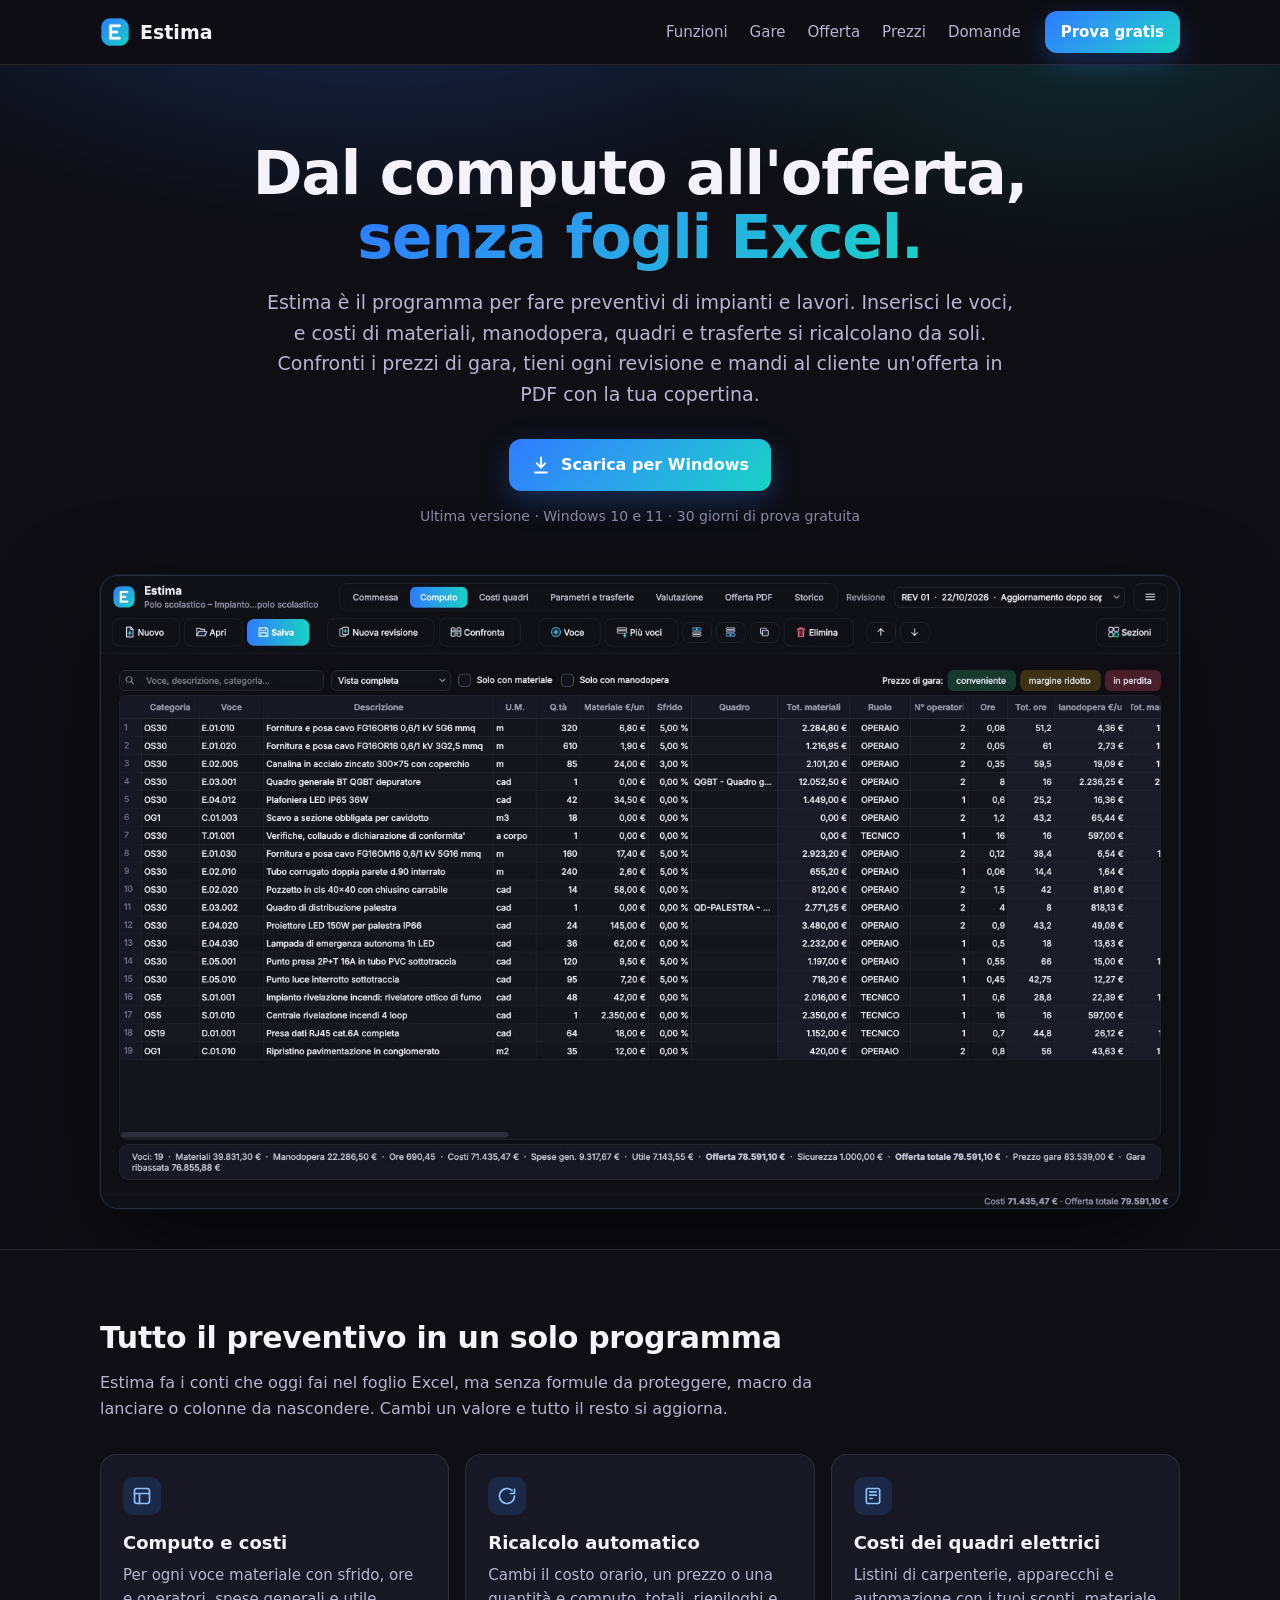
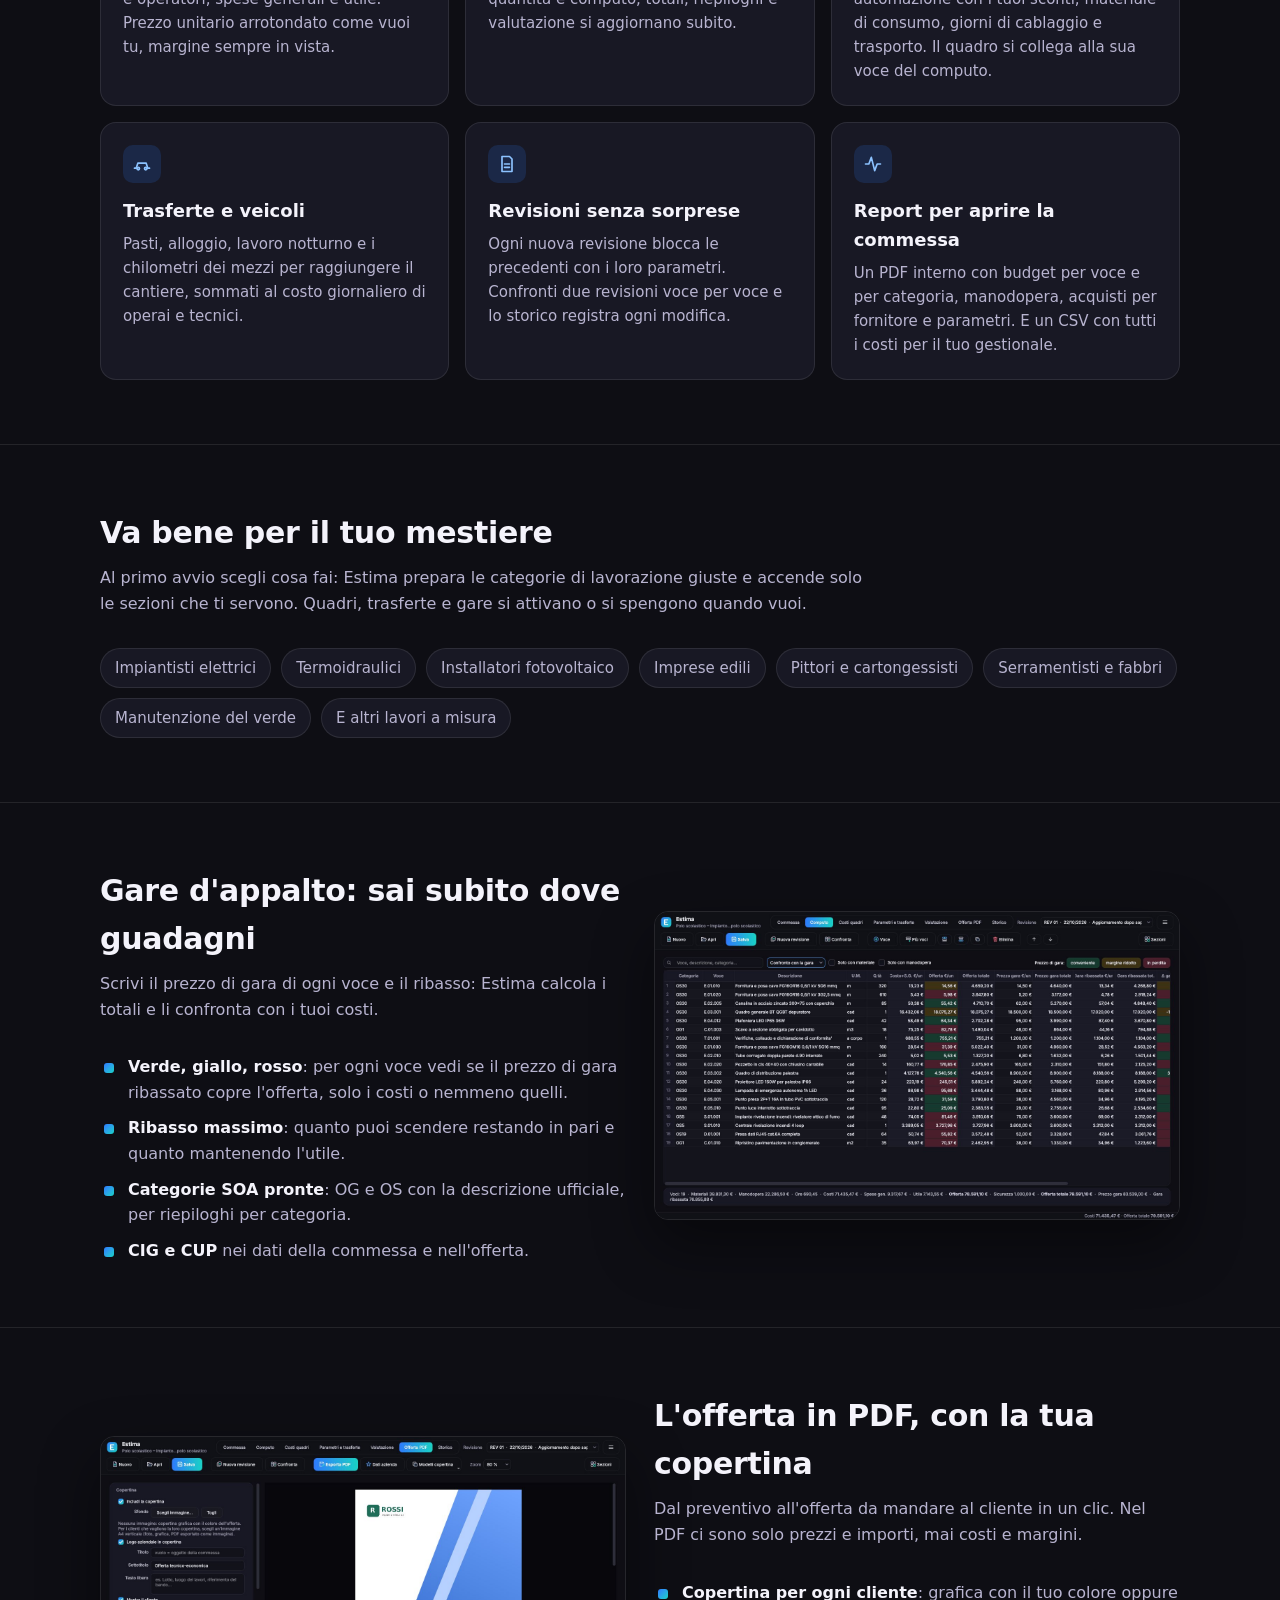
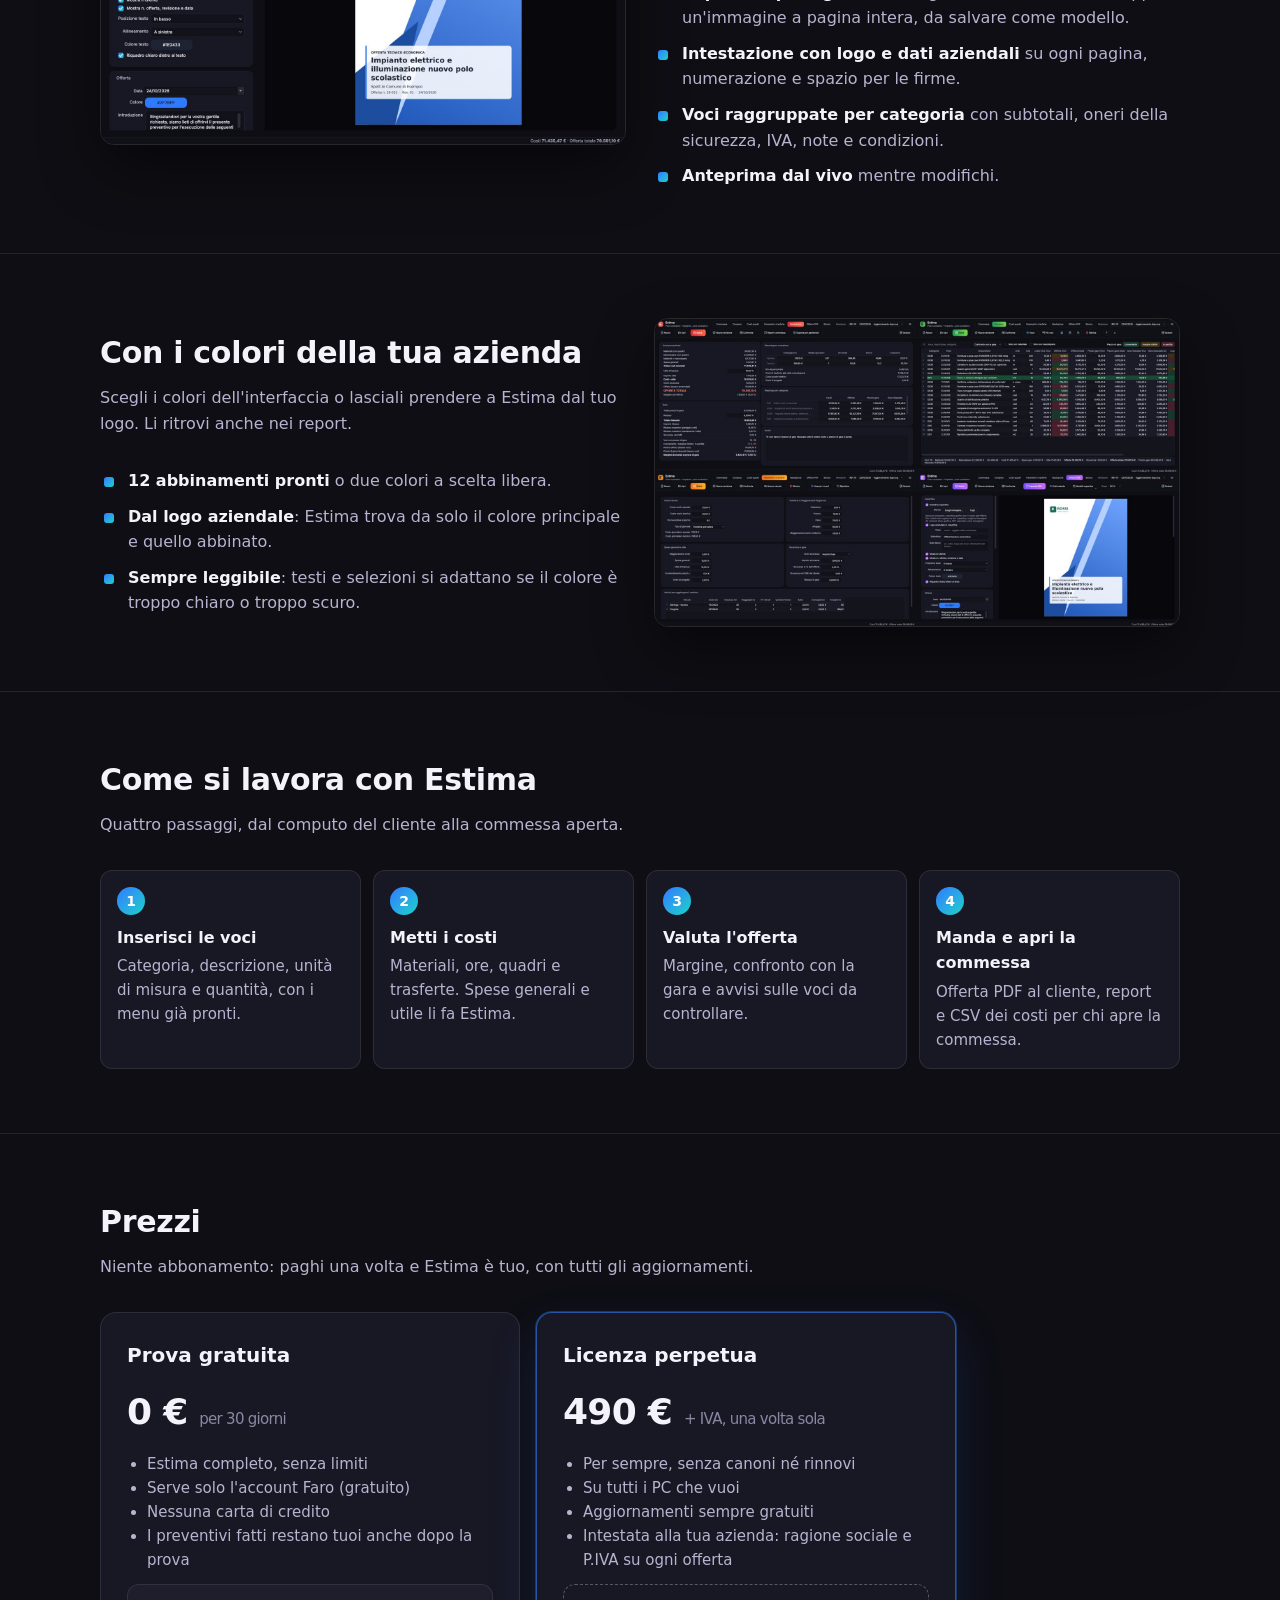
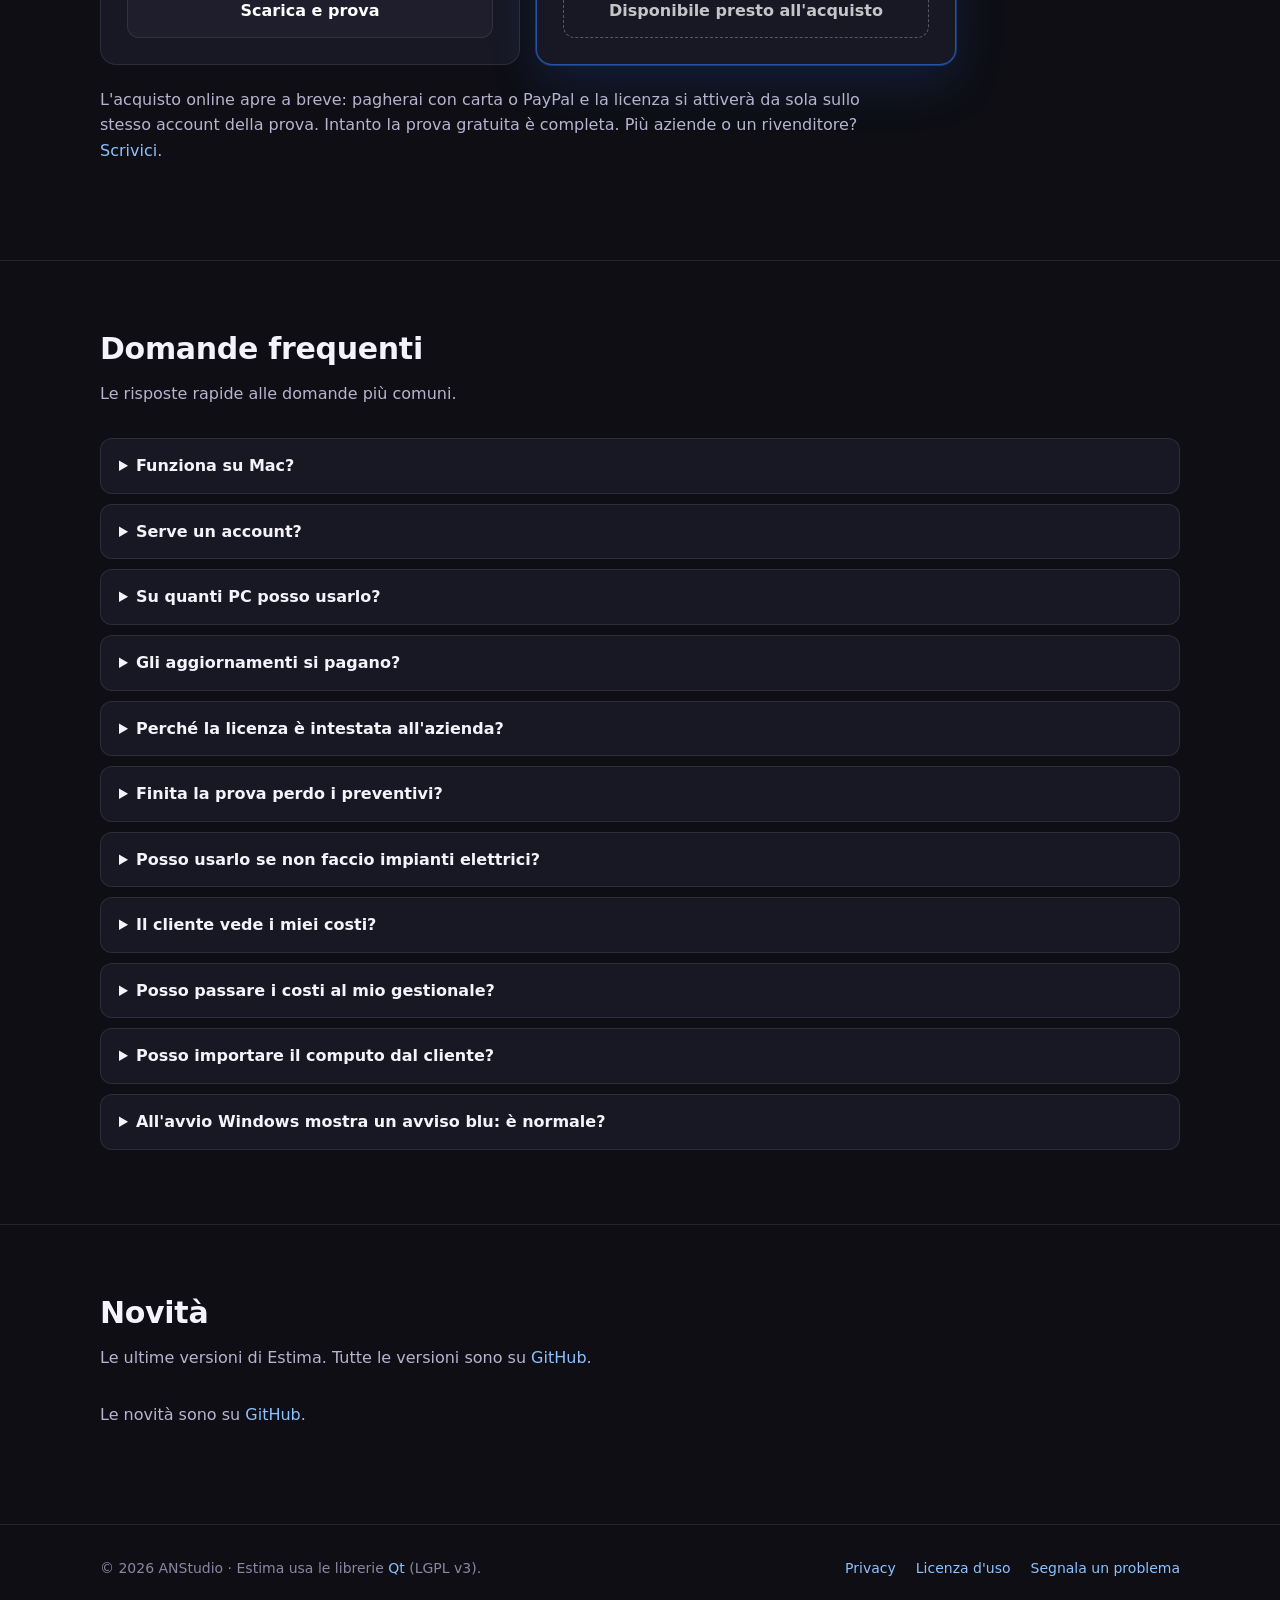
==== index.html @ 3baba2e5 "Estima v0.8.0" ====
<!doctype html>
<html lang="it">
<head>
<meta charset="utf-8">
<meta name="viewport" content="width=device-width, initial-scale=1">
<title>Estima · preventivi per impiantisti e imprese, per Windows</title>
<meta name="description" content="Estima è il programma per fare preventivi di impianti e lavori: computo, costi di materiali e manodopera, quadri elettrici, trasferte, gare d'appalto, revisioni e offerta in PDF. Per Windows.">
<meta property="og:title" content="Estima · dal computo all'offerta, senza fogli Excel">
<meta property="og:description" content="Preventivi per impiantisti e imprese: costi, margini, gare d'appalto, revisioni e offerta in PDF. Per Windows.">
<meta property="og:image" content="https://anstudiodev.github.io/Estima/immagini/icona-256.png">
<link rel="icon" href="immagini/icona-32.png">
<link rel="apple-touch-icon" href="immagini/icona-180.png">
<link rel="stylesheet" href="stile.css">
</head>
<body>


<header class="top">
  <div class="wrap">
    <a class="brand" href="#"><img src="immagini/icona-256.png" alt="">Estima</a>
    <nav class="menu">
      <a href="#funzioni">Funzioni</a>
      <a href="#gare">Gare</a>
      <a href="#offerta">Offerta</a>
      <a href="#prezzi">Prezzi</a>
      <a href="#domande">Domande</a>
    </nav>
    <a class="btn pri" href="#scarica" style="padding:9px 16px;font-size:15px">Prova gratis</a>
  </div>
</header>

<div class="hero">
  <div class="wrap">
    <h1>Dal computo all'offerta, <span>senza fogli Excel.</span></h1>
    <p class="lead">Estima è il programma per fare preventivi di impianti e lavori. Inserisci le voci, e costi di materiali, manodopera, quadri e trasferte si ricalcolano da soli. Confronti i prezzi di gara, tieni ogni revisione e mandi al cliente un'offerta in PDF con la tua copertina.</p>
    <div class="cta" id="scarica">
      <a class="btn pri" href="https://github.com/ANStudioDev/Estima/releases/latest/download/Estima-setup.exe">
        <svg viewBox="0 0 24 24" fill="none" stroke="currentColor" stroke-width="2.2" stroke-linecap="round" stroke-linejoin="round"><path d="M12 3v12"/><path d="m7 10 5 5 5-5"/><path d="M5 21h14"/></svg>
        Scarica per Windows
      </a>
    </div>
    <div class="meta"><span id="ver">Ultima versione</span> · Windows 10 e 11 · 30 giorni di prova gratuita</div>
    <div class="schermo"><img src="immagini/computo.jpg" alt="Il computo di Estima con le voci, i costi e i totali"></div>
  </div>
</div>

<section id="funzioni">
  <div class="wrap">
    <h2>Tutto il preventivo in un solo programma</h2>
    <p class="sub">Estima fa i conti che oggi fai nel foglio Excel, ma senza formule da proteggere, macro da lanciare o colonne da nascondere. Cambi un valore e tutto il resto si aggiorna.</p>
    <div class="grid">
      <div class="card">
        <div class="ic"><svg viewBox="0 0 24 24" fill="none" stroke-width="2" stroke-linecap="round" stroke-linejoin="round"><rect x="3" y="3" width="18" height="18" rx="3"/><path d="M3 9h18M9 21V9"/></svg></div>
        <h3>Computo e costi</h3>
        <p>Per ogni voce materiale con sfrido, ore e operatori, spese generali e utile. Prezzo unitario arrotondato come vuoi tu, margine sempre in vista.</p>
      </div>
      <div class="card">
        <div class="ic"><svg viewBox="0 0 24 24" fill="none" stroke-width="2" stroke-linecap="round" stroke-linejoin="round"><path d="M21 12a9 9 0 1 1-3-6.7"/><path d="M21 4v5h-5"/></svg></div>
        <h3>Ricalcolo automatico</h3>
        <p>Cambi il costo orario, un prezzo o una quantità e computo, totali, riepiloghi e valutazione si aggiornano subito.</p>
      </div>
      <div class="card">
        <div class="ic"><svg viewBox="0 0 24 24" fill="none" stroke-width="2" stroke-linecap="round" stroke-linejoin="round"><rect x="4" y="3" width="16" height="18" rx="2"/><path d="M8 7h8M8 11h8M8 15h3"/></svg></div>
        <h3>Costi dei quadri elettrici</h3>
        <p>Listini di carpenterie, apparecchi e automazione con i tuoi sconti, materiale di consumo, giorni di cablaggio e trasporto. Il quadro si collega alla sua voce del computo.</p>
      </div>
      <div class="card">
        <div class="ic"><svg viewBox="0 0 24 24" fill="none" stroke-width="2" stroke-linecap="round" stroke-linejoin="round"><path d="M3 17h2l2-6h10l2 6h2"/><circle cx="7.5" cy="17.5" r="1.5"/><circle cx="16.5" cy="17.5" r="1.5"/></svg></div>
        <h3>Trasferte e veicoli</h3>
        <p>Pasti, alloggio, lavoro notturno e i chilometri dei mezzi per raggiungere il cantiere, sommati al costo giornaliero di operai e tecnici.</p>
      </div>
      <div class="card">
        <div class="ic"><svg viewBox="0 0 24 24" fill="none" stroke-width="2" stroke-linecap="round" stroke-linejoin="round"><path d="M6 3h9l3 3v15H6z"/><path d="M9 12h6M9 16h6"/></svg></div>
        <h3>Revisioni senza sorprese</h3>
        <p>Ogni nuova revisione blocca le precedenti con i loro parametri. Confronti due revisioni voce per voce e lo storico registra ogni modifica.</p>
      </div>
      <div class="card">
        <div class="ic"><svg viewBox="0 0 24 24" fill="none" stroke-width="2" stroke-linecap="round" stroke-linejoin="round"><path d="M3 12h4l3-8 4 16 3-8h4"/></svg></div>
        <h3>Report per aprire la commessa</h3>
        <p>Un PDF interno con budget per voce e per categoria, manodopera, acquisti per fornitore e parametri. E un CSV con tutti i costi per il tuo gestionale.</p>
      </div>
    </div>
  </div>
</section>

<section>
  <div class="wrap">
    <h2>Va bene per il tuo mestiere</h2>
    <p class="sub">Al primo avvio scegli cosa fai: Estima prepara le categorie di lavorazione giuste e accende solo le sezioni che ti servono. Quadri, trasferte e gare si attivano o si spengono quando vuoi.</p>
    <div class="mestieri">
      <span>Impiantisti elettrici</span><span>Termoidraulici</span><span>Installatori fotovoltaico</span><span>Imprese edili</span>
      <span>Pittori e cartongessisti</span><span>Serramentisti e fabbri</span><span>Manutenzione del verde</span><span>E altri lavori a misura</span>
    </div>
  </div>
</section>

<section id="gare">
  <div class="wrap two">
    <div>
      <h2>Gare d'appalto: sai subito dove guadagni</h2>
      <p class="sub">Scrivi il prezzo di gara di ogni voce e il ribasso: Estima calcola i totali e li confronta con i tuoi costi.</p>
      <ul class="punti">
        <li><b>Verde, giallo, rosso</b>: per ogni voce vedi se il prezzo di gara ribassato copre l'offerta, solo i costi o nemmeno quelli.</li>
        <li><b>Ribasso massimo</b>: quanto puoi scendere restando in pari e quanto mantenendo l'utile.</li>
        <li><b>Categorie SOA pronte</b>: OG e OS con la descrizione ufficiale, per riepiloghi per categoria.</li>
        <li><b>CIG e CUP</b> nei dati della commessa e nell'offerta.</li>
      </ul>
    </div>
    <div class="foto"><img src="immagini/gara.jpg" alt="Confronto tra i nostri prezzi e i prezzi di gara, voce per voce"></div>
  </div>
</section>

<section id="offerta">
  <div class="wrap two inv">
    <div>
      <h2>L'offerta in PDF, con la tua copertina</h2>
      <p class="sub">Dal preventivo all'offerta da mandare al cliente in un clic. Nel PDF ci sono solo prezzi e importi, mai costi e margini.</p>
      <ul class="punti">
        <li><b>Copertina per ogni cliente</b>: grafica con il tuo colore oppure un'immagine a pagina intera, da salvare come modello.</li>
        <li><b>Intestazione con logo e dati aziendali</b> su ogni pagina, numerazione e spazio per le firme.</li>
        <li><b>Voci raggruppate per categoria</b> con subtotali, oneri della sicurezza, IVA, note e condizioni.</li>
        <li><b>Anteprima dal vivo</b> mentre modifichi.</li>
      </ul>
    </div>
    <div class="foto"><img src="immagini/offerta.jpg" alt="Impostazione dell'offerta PDF con anteprima della copertina"></div>
  </div>
</section>

<section>
  <div class="wrap two">
    <div>
      <h2>Con i colori della tua azienda</h2>
      <p class="sub">Scegli i colori dell'interfaccia o lasciali prendere a Estima dal tuo logo. Li ritrovi anche nei report.</p>
      <ul class="punti">
        <li><b>12 abbinamenti pronti</b> o due colori a scelta libera.</li>
        <li><b>Dal logo aziendale</b>: Estima trova da solo il colore principale e quello abbinato.</li>
        <li><b>Sempre leggibile</b>: testi e selezioni si adattano se il colore è troppo chiaro o troppo scuro.</li>
      </ul>
    </div>
    <div class="foto"><img src="immagini/colori.jpg" alt="Estima con quattro diversi colori aziendali"></div>
  </div>
</section>

<section>
  <div class="wrap">
    <h2>Come si lavora con Estima</h2>
    <p class="sub">Quattro passaggi, dal computo del cliente alla commessa aperta.</p>
    <ol class="steps">
      <li><b>Inserisci le voci</b>Categoria, descrizione, unità di misura e quantità, con i menu già pronti.</li>
      <li><b>Metti i costi</b>Materiali, ore, quadri e trasferte. Spese generali e utile li fa Estima.</li>
      <li><b>Valuta l'offerta</b>Margine, confronto con la gara e avvisi sulle voci da controllare.</li>
      <li><b>Manda e apri la commessa</b>Offerta PDF al cliente, report e CSV dei costi per chi apre la commessa.</li>
    </ol>
  </div>
</section>

<section id="prezzi">
  <div class="wrap">
    <h2>Prezzi</h2>
    <p class="sub">Niente abbonamento: paghi una volta e Estima è tuo, con tutti gli aggiornamenti.</p>
    <div class="prezzi due">
      <div class="piano">
        <h3>Prova gratuita</h3>
        <div class="prezzo">0 € <small>per 30 giorni</small></div>
        <ul>
          <li>Estima completo, senza limiti</li>
          <li>Serve solo l'account Faro (gratuito)</li>
          <li>Nessuna carta di credito</li>
          <li>I preventivi fatti restano tuoi anche dopo la prova</li>
        </ul>
        <a class="btn" href="#scarica">Scarica e prova</a>
      </div>
      <div class="piano top">
        <h3>Licenza perpetua</h3>
        <div class="prezzo">490 € <small>+ IVA, una volta sola</small></div>
        <ul>
          <li>Per sempre, senza canoni né rinnovi</li>
          <li>Su tutti i PC che vuoi</li>
          <li>Aggiornamenti sempre gratuiti</li>
          <li>Intestata alla tua azienda: ragione sociale e P.IVA su ogni offerta</li>
        </ul>
        <span class="btn presto" aria-disabled="true">Disponibile presto all'acquisto</span>
      </div>
    </div>
    <p class="sub" style="margin-top:22px">L'acquisto online apre a breve: pagherai con carta o PayPal e la licenza si attiverà da sola sullo stesso account della prova. Intanto la prova gratuita è completa. Più aziende o un rivenditore? <a href="https://github.com/ANStudioDev/Estima/issues">Scrivici</a>.</p>
  </div>
</section>

<section id="domande">
  <div class="wrap">
    <h2>Domande frequenti</h2>
    <p class="sub">Le risposte rapide alle domande più comuni.</p>
    <details>
      <summary>Funziona su Mac?</summary>
      <p>Per ora Estima è disponibile per Windows 10 e 11.</p>
    </details>
    <details>
      <summary>Serve un account?</summary>
      <p>Sì, l'account Faro gratuito, lo stesso per tutte le app (Lumina compresa): con quello parte la prova e trovi la licenza quando la acquisti. Internet serve per accedere e ogni tanto per ricontrollare la licenza; per il resto Estima lavora anche offline e i preventivi restano nei tuoi file. Dettagli nell'<a href="privacy.html">informativa privacy</a>.</p>
    </details>
    <details>
      <summary>Su quanti PC posso usarlo?</summary>
      <p>Su tutti quelli che vuoi: in ufficio, sul portatile, a casa. Basta accedere con lo stesso account.</p>
    </details>
    <details>
      <summary>Gli aggiornamenti si pagano?</summary>
      <p>No. La licenza è perpetua e comprende tutti gli aggiornamenti, senza canoni.</p>
    </details>
    <details>
      <summary>Perché la licenza è intestata all'azienda?</summary>
      <p>Alla prima attivazione indichi ragione sociale e partita IVA: compaiono su tutte le offerte che prepari con Estima. Se cambi ragione sociale scrivici e la aggiorniamo.</p>
    </details>
    <details>
      <summary>Finita la prova perdo i preventivi?</summary>
      <p>No. Senza licenza Estima apre e mostra tutti i preventivi; per salvarli ed esportare l'offerta serve la licenza. Quando la acquisti con la stessa email premi «Aggiorna» e riparti da dove eri.</p>
    </details>
    <details>
      <summary>Posso usarlo se non faccio impianti elettrici?</summary>
      <p>Sì. Scegli il tuo mestiere al primo avvio: Estima prepara le categorie adatte e spegne le sezioni che non servono, come i costi dei quadri.</p>
    </details>
    <details>
      <summary>Il cliente vede i miei costi?</summary>
      <p>No. L'offerta PDF contiene solo prezzi e importi. Costi e margini compaiono solo nel report interno, che riporta su ogni pagina la scritta «uso interno».</p>
    </details>
    <details>
      <summary>Posso passare i costi al mio gestionale?</summary>
      <p>Sì. «Esporta per gestionale» crea un file CSV con una riga per voce e tutte le colonne di costo e ricavo: si apre in Excel e si importa nei gestionali.</p>
    </details>
    <details>
      <summary>Posso importare il computo dal cliente?</summary>
      <p>Sì: dal computo, pulsante «Importa», da PriMus (file XPWE), Excel o CSV. Codici, descrizioni, quantità, unità di misura e categorie arrivano già compilati, e i prezzi del cliente vanno nel prezzo di gara, non nella tua offerta. Il PDF di PriMus non si legge: da PriMus esporta in XPWE o in Excel.</p>
    </details>
    <details>
      <summary>All'avvio Windows mostra un avviso blu: è normale?</summary>
      <p>Sì: finché il programma non è firmato con un certificato, Windows avvisa per i programmi nuovi. Clicca «Ulteriori informazioni» e poi «Esegui comunque».</p>
    </details>
  </div>
</section>

<section id="novita">
  <div class="wrap">
    <h2>Novità</h2>
    <p class="sub">Le ultime versioni di Estima. Tutte le versioni sono su <a href="https://github.com/ANStudioDev/Estima/releases">GitHub</a>.</p>
    <div id="releases"><p class="sub">Carico le novità…</p></div>
  </div>
</section>

<footer>
  <div class="wrap">
    <span>© 2026 ANStudio · Estima usa le librerie <a href="https://www.qt.io">Qt</a> (LGPL v3).</span>
    <div class="links">
      <a href="privacy.html">Privacy</a>
      <a href="licenza.html">Licenza d'uso</a>
      <a href="https://github.com/ANStudioDev/Estima/issues">Segnala un problema</a>
    </div>
  </div>
</footer>

<script>
// versione e novita' lette da GitHub: si aggiornano da sole a ogni nuova versione
(function () {
  function esc(s) { return s.replace(/[&<>"]/g, function (c) { return { "&": "&amp;", "<": "&lt;", ">": "&gt;", '"': "&quot;" }[c]; }); }
  function body(t) {
    t = (t || "").split(/\r?\n---/)[0].trim();
    var out = "", list = false;
    t.split(/\r?\n/).forEach(function (l) {
      if (/^\s*[-*] /.test(l)) { if (!list) { out += "<ul>"; list = true; } out += "<li>" + esc(l.replace(/^\s*[-*] /, "")) + "</li>"; }
      else { if (list) { out += "</ul>"; list = false; } if (l.trim()) out += "<p>" + esc(l) + "</p>"; }
    });
    return out + (list ? "</ul>" : "");
  }
  fetch("https://api.github.com/repos/ANStudioDev/Estima/releases?per_page=4")
    .then(function (r) { if (!r.ok) throw 0; return r.json(); })
    .then(function (rel) {
      rel = rel.filter(function (x) { return !x.draft && !x.prerelease; });
      if (!rel.length) throw 0;
      document.getElementById("ver").textContent = "Versione " + rel[0].tag_name.replace(/^v/, "");
      document.getElementById("releases").innerHTML = rel.map(function (x, i) {
        var d = new Date(x.published_at).toLocaleDateString("it-IT", { day: "numeric", month: "long", year: "numeric" });
        return '<div class="rel"><h3>' + esc(x.name || x.tag_name) + " <small>" + d + "</small>" + (i === 0 ? ' <span class="badge">ultima</span>' : "") + "</h3>" + body(x.body) + "</div>";
      }).join("");
    })
    .catch(function () {
      document.getElementById("releases").innerHTML = '<p class="sub">Le novità sono su <a href="https://github.com/ANStudioDev/Estima/releases">GitHub</a>.</p>';
    });
})();
</script>
</body>
</html>
---- stile.css ----
/* Sito di Estima (GitHub Pages) - stessa impostazione del sito di Lumina, colori di Estima */
:root {
  --bg: #0e0e14;
  --panel: #181824;
  --panel2: #1e1e2c;
  --line: rgba(255, 255, 255, .09);
  --text: #f4f3fb;
  --soft: #b8b4d0;
  --mute: #8a87a3;
  --blu: #2f7bff;
  --turchese: #19d3c5;
  --grad: linear-gradient(135deg, #2f7bff 0%, #2aa6e8 50%, #19d3c5 100%);
  --radius: 16px;
}
* { box-sizing: border-box; }
html { scroll-behavior: smooth; }
body {
  margin: 0;
  background: var(--bg);
  color: var(--text);
  font: 16px/1.6 "Segoe UI", system-ui, -apple-system, Roboto, Arial, sans-serif;
  -webkit-font-smoothing: antialiased;
}
a { color: #8cc2ff; text-decoration: none; }
a:hover { text-decoration: underline; }
img { max-width: 100%; }
.wrap { max-width: 1120px; margin: 0 auto; padding: 0 20px; }

/* intestazione */
header.top {
  position: sticky; top: 0; z-index: 10;
  background: rgba(14, 14, 20, .82);
  backdrop-filter: blur(10px);
  border-bottom: 1px solid var(--line);
}
header.top .wrap { display: flex; align-items: center; gap: 24px; height: 64px; }
.brand { display: flex; align-items: center; gap: 10px; color: var(--text); font-weight: 650; font-size: 19px; }
.brand:hover { text-decoration: none; }
.brand img { width: 30px; height: 30px; }
nav.menu { margin-left: auto; display: flex; gap: 22px; font-size: 15px; }
nav.menu a { color: var(--soft); }
nav.menu a:hover { color: var(--text); text-decoration: none; }

/* pulsanti */
.btn {
  display: inline-flex; align-items: center; gap: 10px;
  padding: 13px 22px; border-radius: 12px;
  font-weight: 600; font-size: 16px; color: #fff;
  border: 1px solid var(--line); background: var(--panel2);
}
.btn:hover { text-decoration: none; filter: brightness(1.12); }
.btn.pri { background: var(--grad); border: 0; box-shadow: 0 10px 30px rgba(47, 123, 255, .28); }
.btn svg { width: 20px; height: 20px; }
.btn small { font-weight: 400; opacity: .8; font-size: 13px; }

/* apertura */
.hero { padding: 76px 0 40px; position: relative; overflow: hidden; }
.hero::before {
  content: ""; position: absolute; inset: -40% 20% auto -20%; height: 640px;
  background: radial-gradient(closest-side, rgba(47, 123, 255, .28), transparent);
  pointer-events: none;
}
.hero::after {
  content: ""; position: absolute; inset: -30% -20% auto 50%; height: 560px;
  background: radial-gradient(closest-side, rgba(25, 211, 197, .16), transparent);
  pointer-events: none;
}
.hero .wrap { position: relative; z-index: 1; text-align: center; }
.hero h1 { font-size: clamp(36px, 5.2vw, 60px); line-height: 1.07; margin: 0 auto 18px; letter-spacing: -.02em; max-width: 15em; }
.hero h1 span { background: var(--grad); -webkit-background-clip: text; background-clip: text; color: transparent; }
.hero p.lead { font-size: 19px; color: var(--soft); margin: 0 auto 30px; max-width: 40em; }
.cta { display: flex; flex-wrap: wrap; gap: 12px; align-items: center; justify-content: center; }
.meta { margin-top: 14px; color: var(--mute); font-size: 14px; }
.schermo {
  margin: 48px auto 0; max-width: 1080px; border-radius: 18px; overflow: hidden;
  border: 1px solid rgba(255, 255, 255, .12);
  box-shadow: 0 40px 100px rgba(0, 0, 0, .55), 0 0 0 1px rgba(47, 123, 255, .15);
}
.schermo img { display: block; width: 100%; }

/* sezioni */
section { padding: 64px 0; border-top: 1px solid var(--line); }
section h2 { font-size: 30px; margin: 0 0 8px; letter-spacing: -.01em; }
section p.sub { color: var(--soft); margin: 0 0 32px; max-width: 48em; }
.grid { display: grid; grid-template-columns: repeat(3, 1fr); gap: 16px; }
.card { background: var(--panel); border: 1px solid var(--line); border-radius: var(--radius); padding: 22px; }
.card h3 { margin: 0 0 6px; font-size: 18px; }
.card p { margin: 0; color: var(--soft); font-size: 15px; }
.card .ic { width: 38px; height: 38px; border-radius: 10px; background: rgba(47, 123, 255, .16); display: grid; place-items: center; margin-bottom: 14px; }
.card .ic svg { width: 20px; height: 20px; stroke: #8cc2ff; }

.two { display: grid; grid-template-columns: 1fr 1fr; gap: 28px; align-items: center; }
.two.inv > :first-child { order: 2; }
.foto { border-radius: 14px; overflow: hidden; border: 1px solid rgba(255, 255, 255, .1); box-shadow: 0 24px 60px rgba(0, 0, 0, .45); }
.foto img { display: block; width: 100%; }
.punti { list-style: none; padding: 0; margin: 0; display: grid; gap: 10px; }
.punti li { padding-left: 28px; position: relative; color: var(--soft); }
.punti li b { color: var(--text); }
.punti li::before { content: ""; position: absolute; left: 4px; top: 9px; width: 10px; height: 10px; border-radius: 3px; background: var(--grad); }

.steps { counter-reset: s; list-style: none; padding: 0; margin: 0; display: grid; grid-template-columns: repeat(4, 1fr); gap: 12px; }
.steps li { counter-increment: s; background: var(--panel); border: 1px solid var(--line); border-radius: 12px; padding: 54px 16px 16px; position: relative; color: var(--soft); font-size: 15px; }
.steps li b { color: var(--text); display: block; margin-bottom: 4px; font-size: 16px; }
.steps li::before {
  content: counter(s); position: absolute; left: 16px; top: 16px;
  width: 28px; height: 28px; border-radius: 50%; background: var(--grad);
  display: grid; place-items: center; font-weight: 700; color: #fff; font-size: 14px;
}

/* chi lo usa */
.mestieri { display: flex; flex-wrap: wrap; gap: 10px; }
.mestieri span { background: var(--panel); border: 1px solid var(--line); border-radius: 99px; padding: 7px 14px; color: var(--soft); font-size: 15px; }

/* prezzi */
.prezzi { display: grid; grid-template-columns: repeat(3, 1fr); gap: 16px; }
.piano { background: var(--panel); border: 1px solid var(--line); border-radius: var(--radius); padding: 26px; display: flex; flex-direction: column; gap: 12px; }
.prezzi.due { grid-template-columns: repeat(2, minmax(0, 420px)); }
.piano.top { border-color: rgba(47, 123, 255, .6); box-shadow: 0 0 0 1px rgba(47, 123, 255, .35), 0 20px 50px rgba(47, 123, 255, .15); }
.piano h3 { margin: 0; font-size: 20px; }
.piano .prezzo { font-size: 36px; font-weight: 700; letter-spacing: -.02em; }
.piano .prezzo small { font-size: 15px; font-weight: 400; color: var(--mute); }
.piano ul { margin: 0; padding-left: 20px; color: var(--soft); font-size: 15px; flex: 1; }
.piano .btn { justify-content: center; }

/* bozza: segnaposto da completare prima della pubblicazione */
.dafare { outline: 2px dashed #ffb020; outline-offset: 3px; border-radius: 6px; }
.avviso-bozza {
  background: #3a2a08; color: #ffe2a8; text-align: center; font-size: 14px; padding: 8px 16px;
  border-bottom: 1px solid rgba(255, 176, 32, .4);
}

/* domande */
details { background: var(--panel); border: 1px solid var(--line); border-radius: 12px; padding: 14px 18px; margin-bottom: 10px; }
details summary { cursor: pointer; font-weight: 600; }
details p { color: var(--soft); margin: 10px 0 2px; }

/* novita' */
.rel { background: var(--panel); border: 1px solid var(--line); border-radius: 12px; padding: 18px 20px; margin-bottom: 12px; }
.rel h3 { margin: 0; font-size: 18px; display: flex; gap: 12px; align-items: baseline; flex-wrap: wrap; }
.rel h3 small { color: var(--mute); font-weight: 400; font-size: 14px; }
.rel .badge { font-size: 12px; padding: 2px 8px; border-radius: 99px; background: rgba(47, 123, 255, .2); color: #cfe3ff; }
.rel ul { margin: 10px 0 0; padding-left: 20px; color: var(--soft); }
.rel p { margin: 10px 0 0; color: var(--soft); }

/* pagine di testo (privacy, licenza) */
.doc { max-width: 780px; padding: 56px 20px 80px; }
.doc h1 { font-size: 36px; margin: 0 0 6px; }
.doc h2 { font-size: 22px; margin: 36px 0 8px; }
.doc p, .doc li { color: var(--soft); }
.note { background: rgba(255, 176, 32, .1); border: 1px solid rgba(255, 176, 32, .35); color: #ffe2a8; border-radius: 12px; padding: 12px 16px; }

/* pie' di pagina */
footer { border-top: 1px solid var(--line); padding: 32px 0 48px; color: var(--mute); font-size: 14px; }
footer .wrap { display: flex; flex-wrap: wrap; gap: 14px 28px; align-items: center; }
footer .links { display: flex; gap: 20px; flex-wrap: wrap; margin-left: auto; }

@media (max-width: 900px) {
  .grid { grid-template-columns: 1fr 1fr; }
  .two { grid-template-columns: 1fr; }
  .two.inv > :first-child { order: 0; }
  .steps { grid-template-columns: 1fr 1fr; }
  nav.menu { display: none; }
  header.top .btn { margin-left: auto; }
}
@media (max-width: 560px) {
  .grid, .prezzi, .prezzi.due, .steps { grid-template-columns: 1fr; }
  .hero { padding-top: 44px; }
}

.btn.presto { justify-content: center; background: transparent; border: 1px dashed rgba(255,255,255,.28); color: rgba(255,255,255,.75); cursor: default; filter: none; }
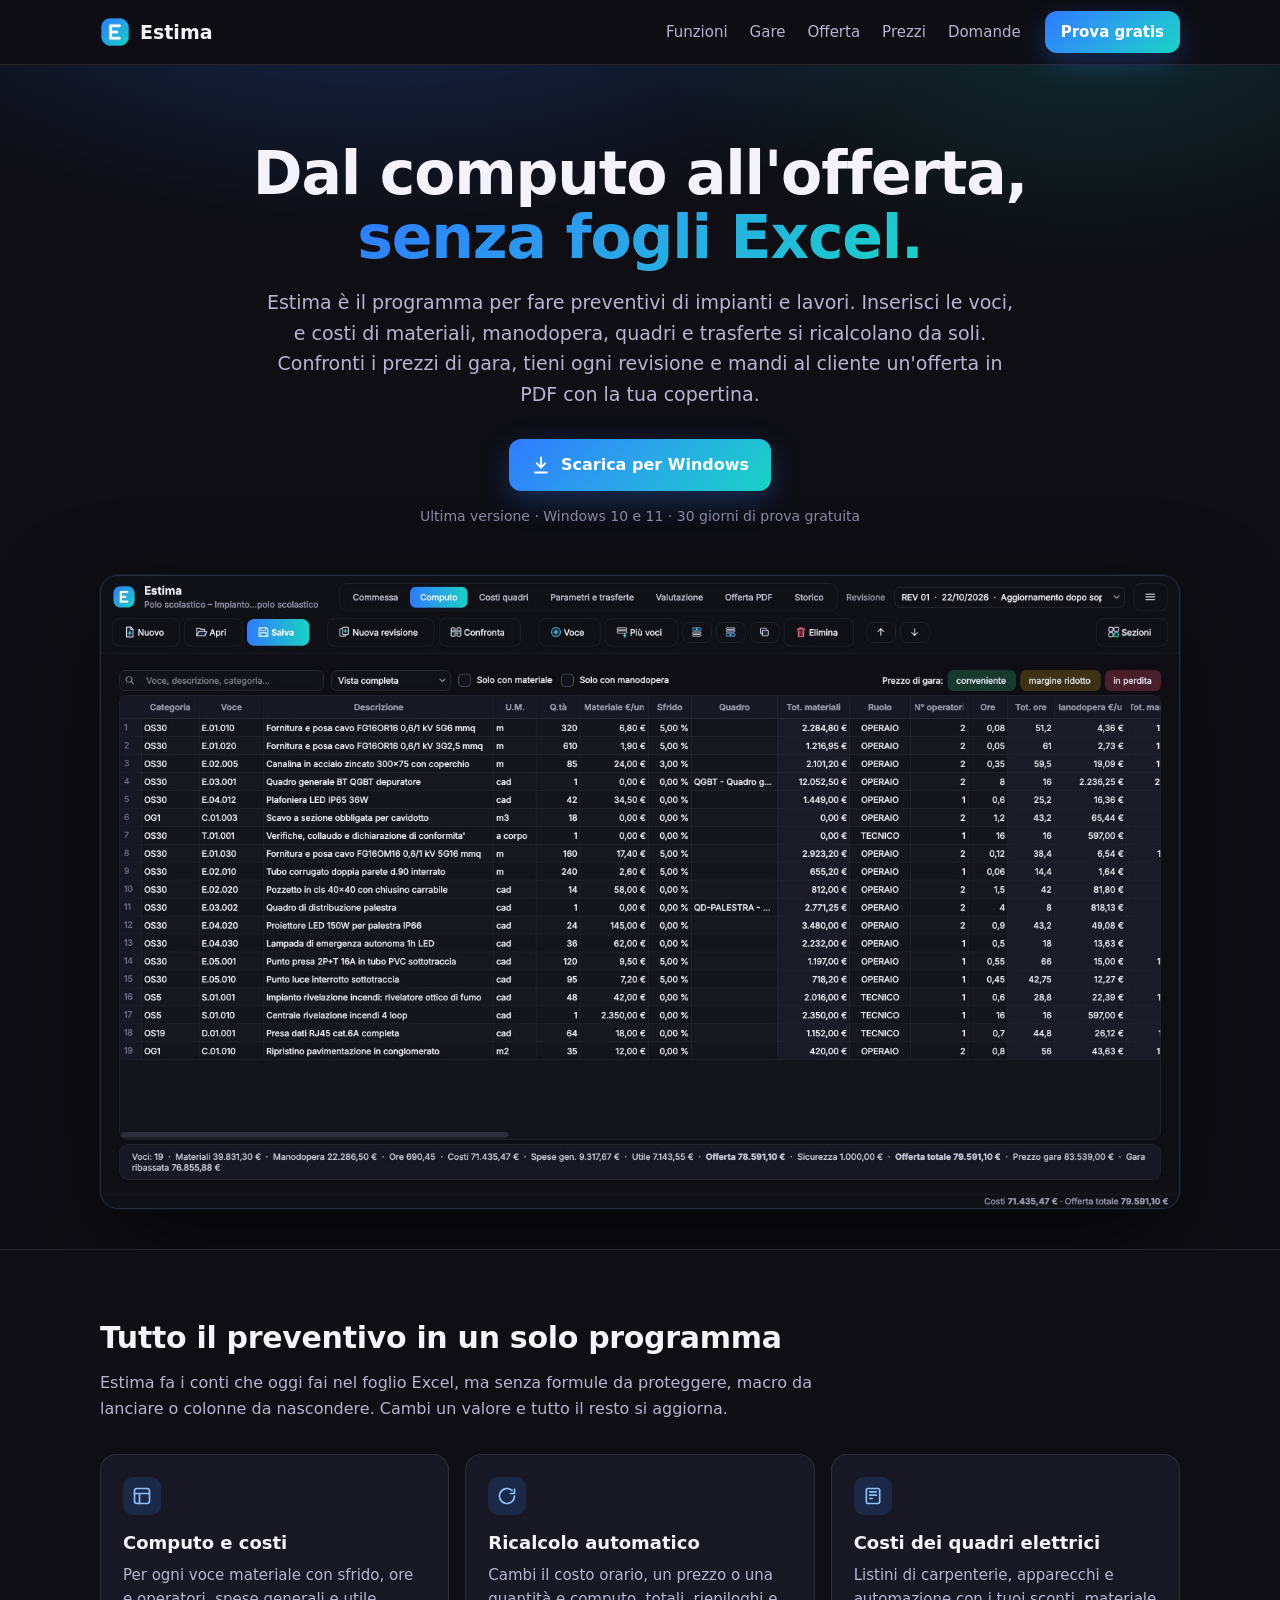
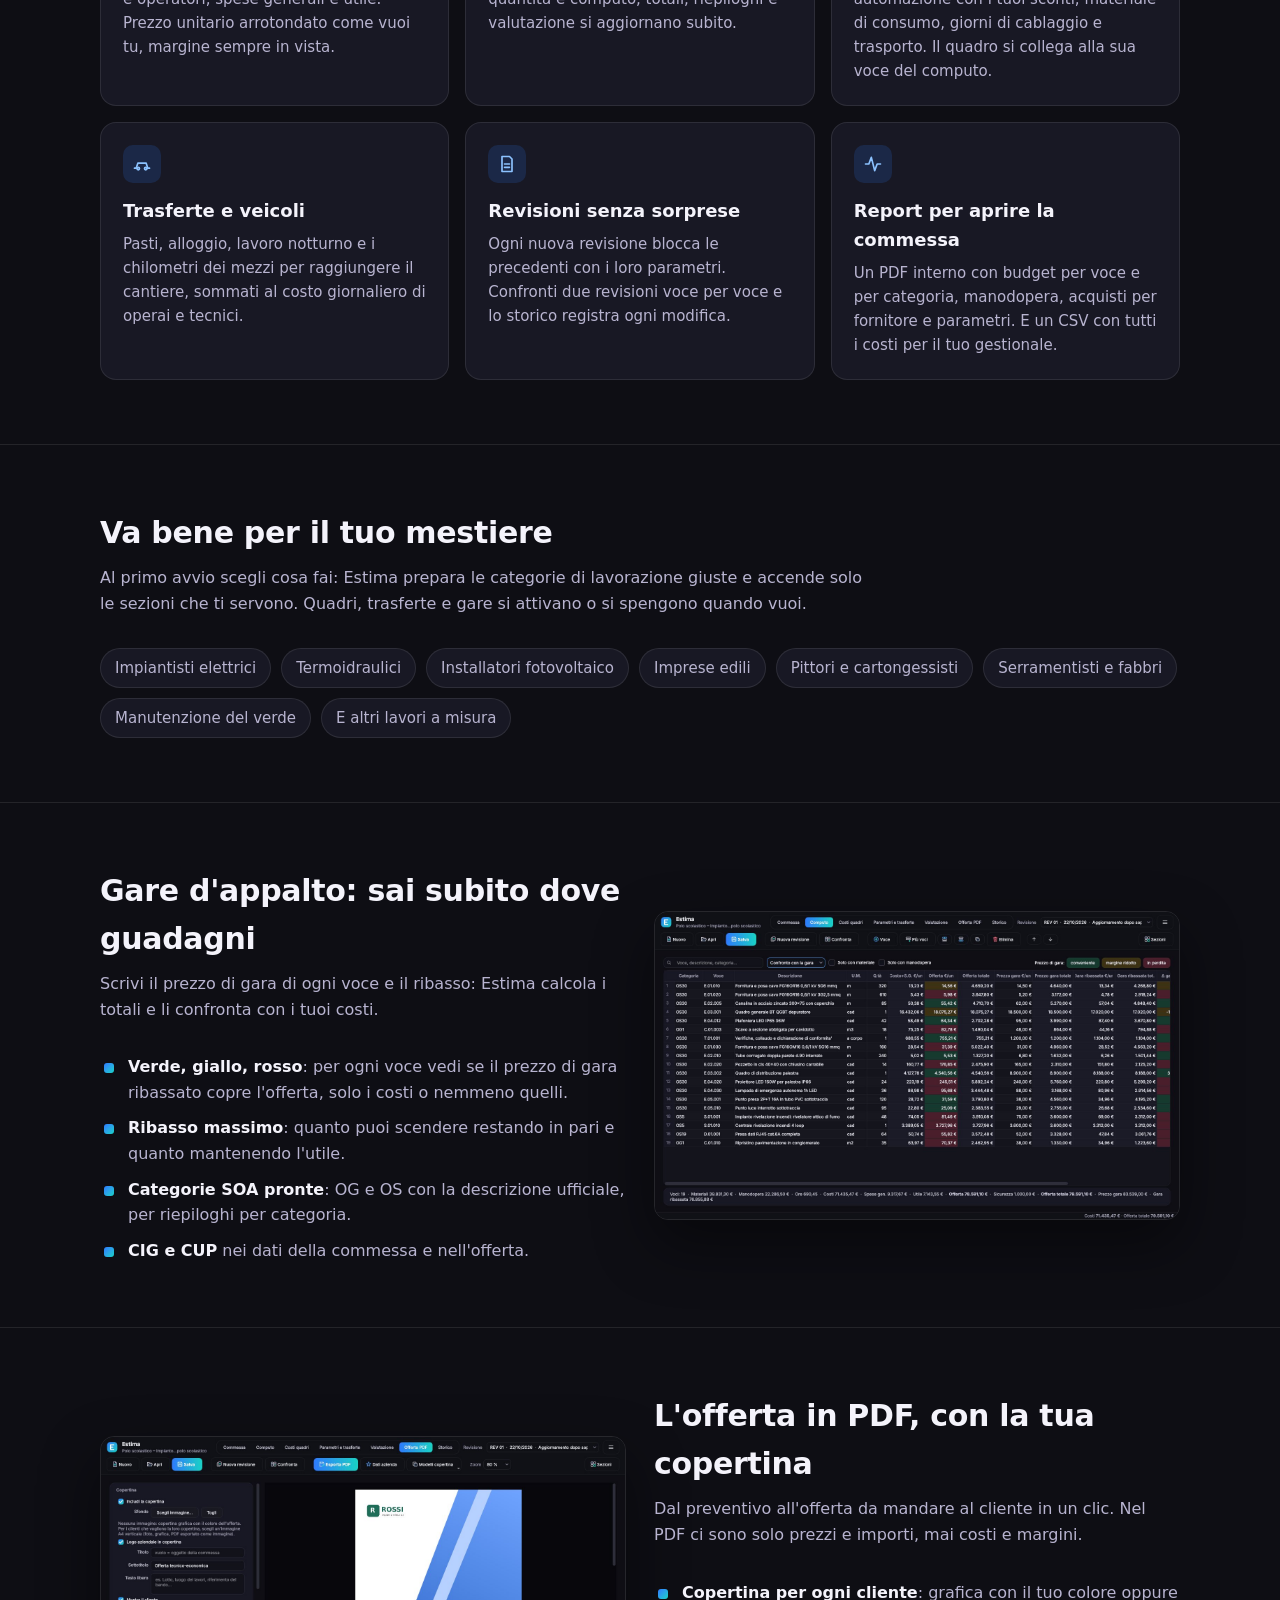
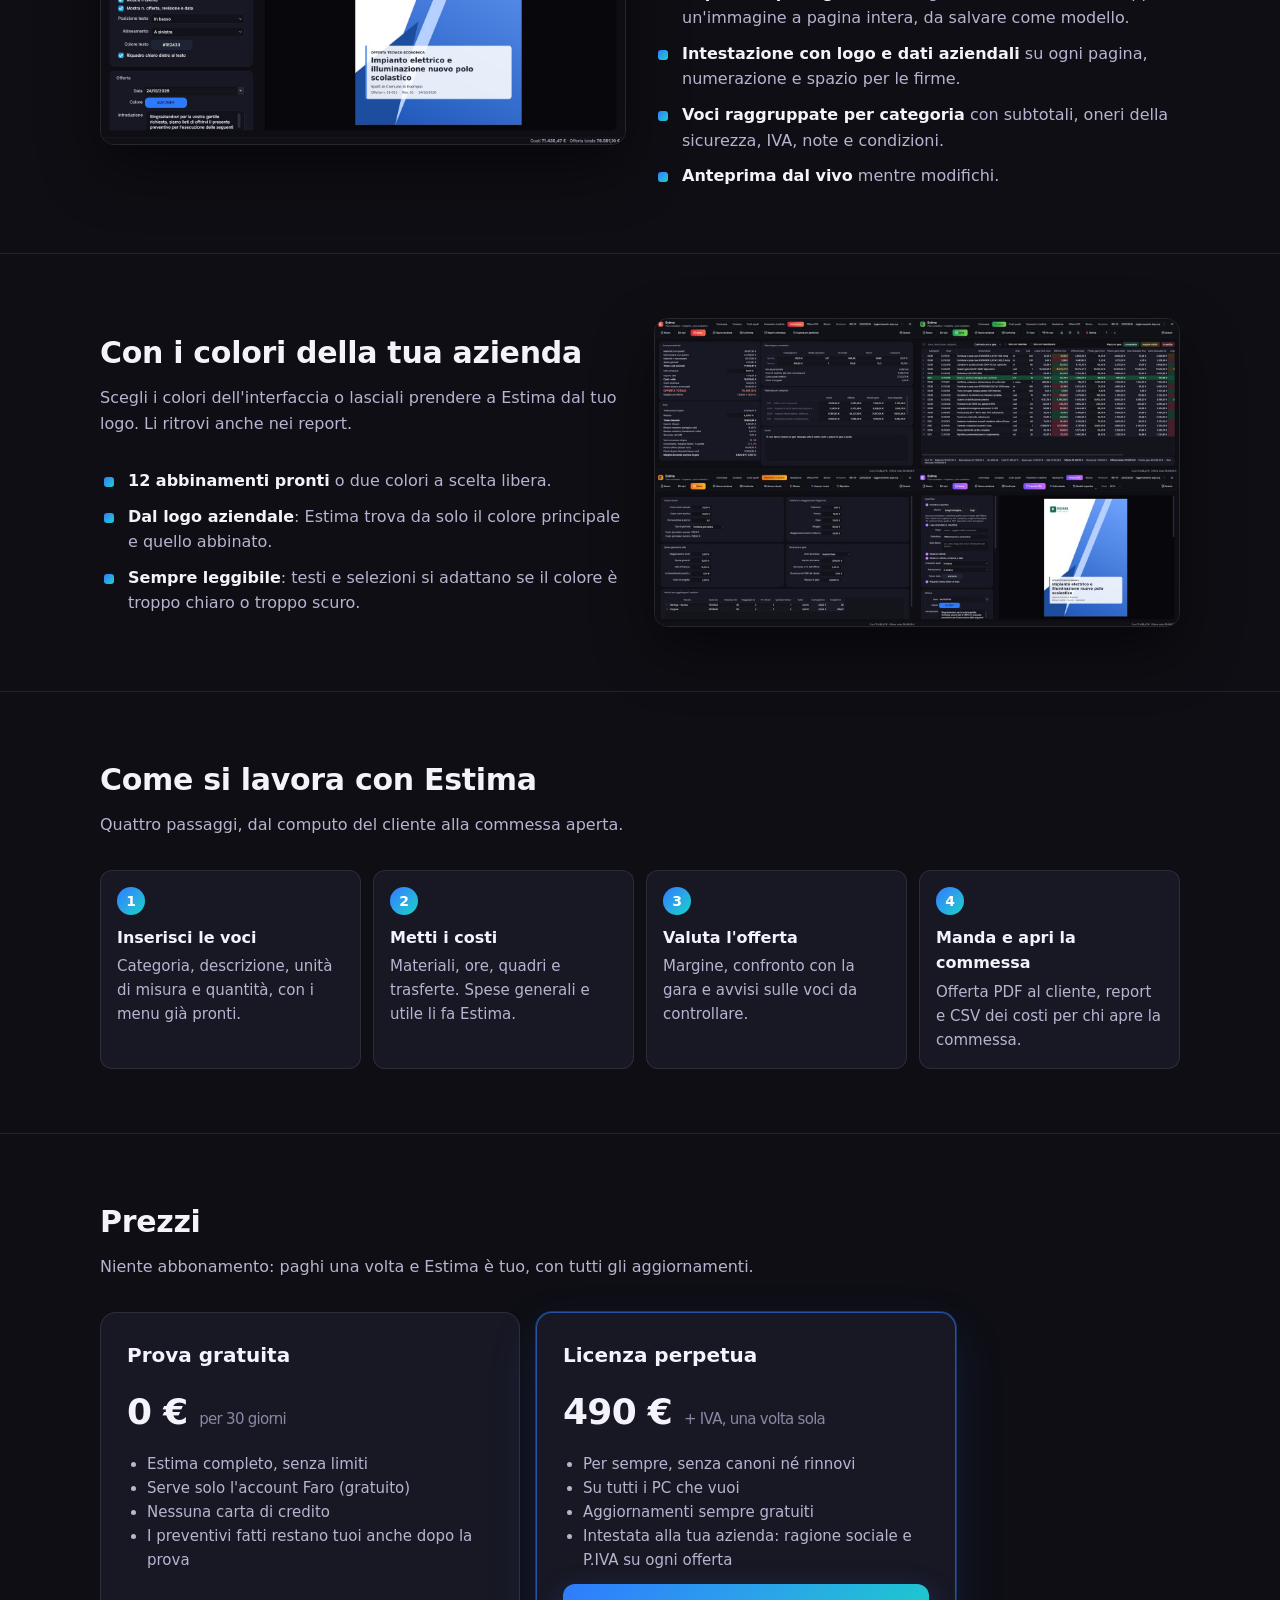
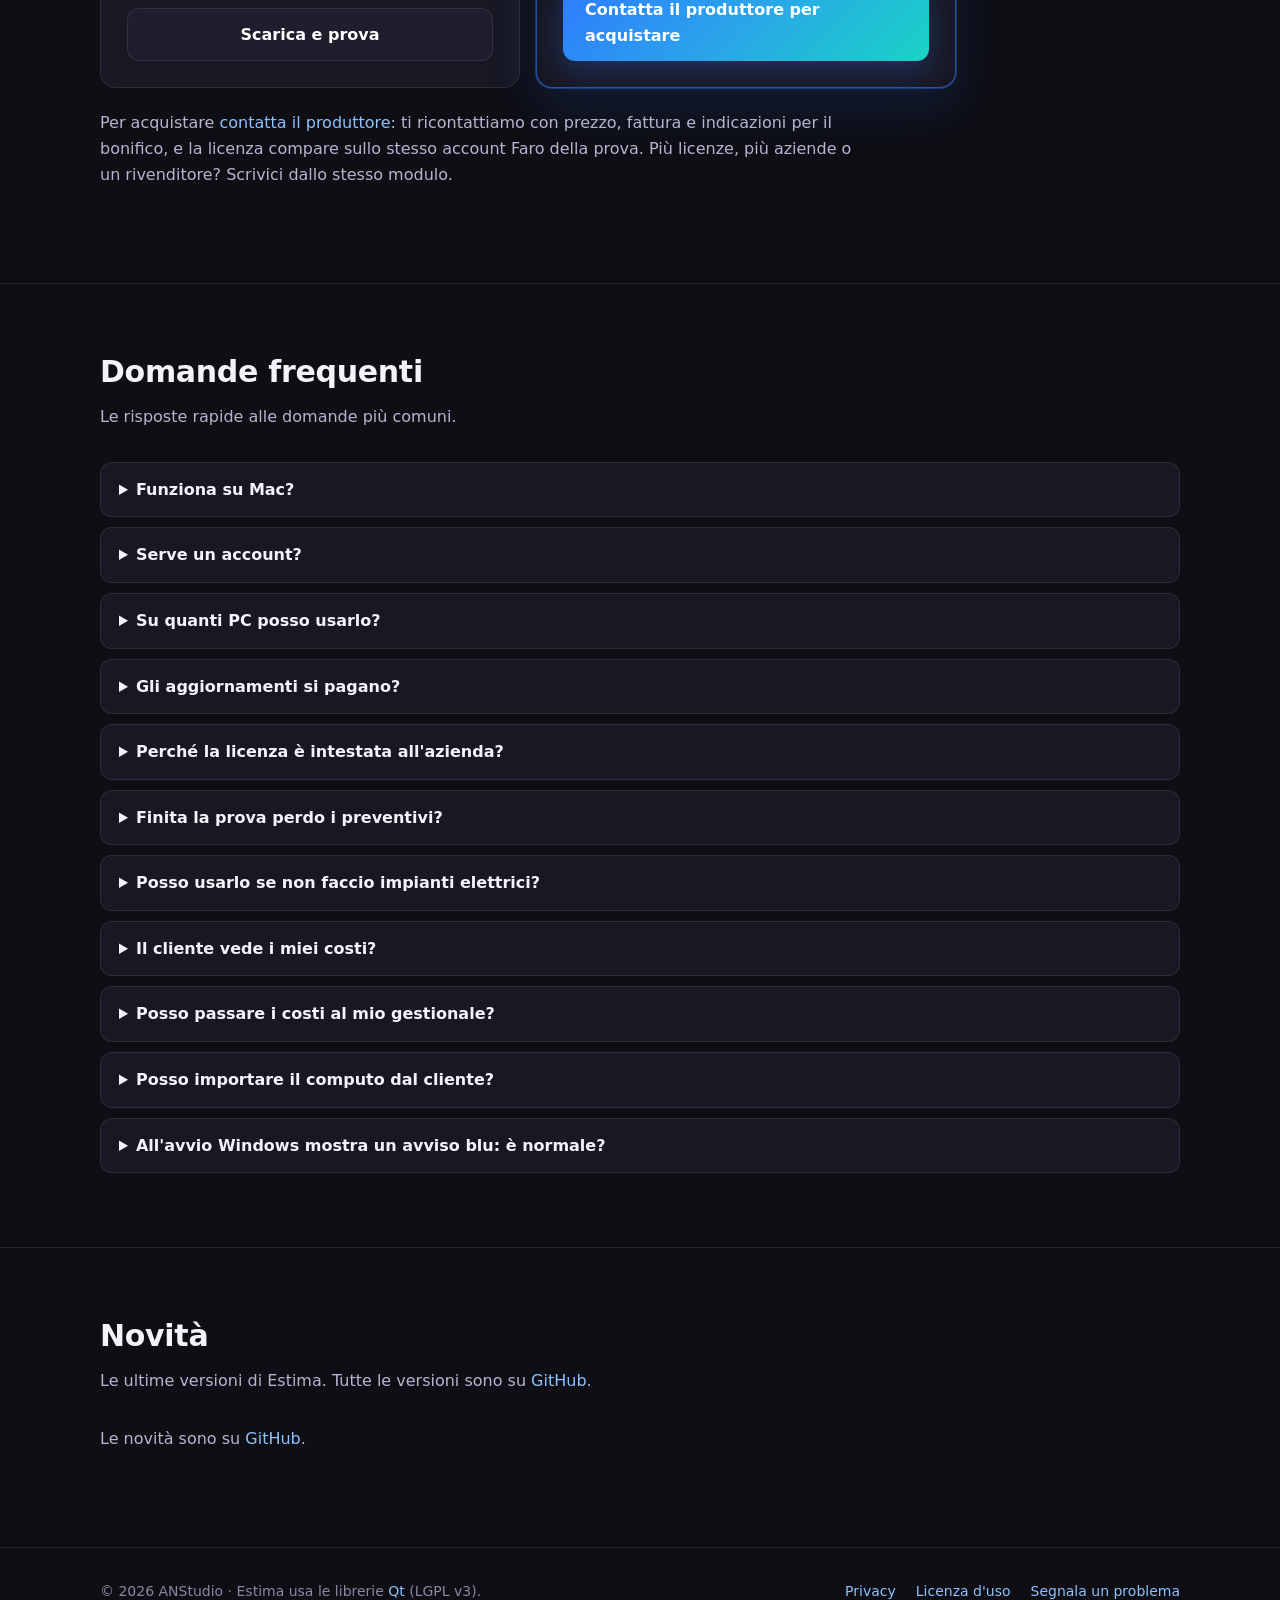
==== commit 0642ad05: "Sito: pagina Contatta il produttore per l'acquisto Co-Authored-By: Claude Opus 5.5 <noreply@anthropi" ====
--- a/index.html
+++ b/index.html
@@ -179,10 +179,10 @@
           <li>Aggiornamenti sempre gratuiti</li>
           <li>Intestata alla tua azienda: ragione sociale e P.IVA su ogni offerta</li>
         </ul>
-        <span class="btn presto" aria-disabled="true">Disponibile presto all'acquisto</span>
-      </div>
-    </div>
-    <p class="sub" style="margin-top:22px">L'acquisto online apre a breve: pagherai con carta o PayPal e la licenza si attiverà da sola sullo stesso account della prova. Intanto la prova gratuita è completa. Più aziende o un rivenditore? <a href="https://github.com/ANStudioDev/Estima/issues">Scrivici</a>.</p>
+        <a class="btn pri" href="acquista.html">Contatta il produttore per acquistare</a>
+      </div>
+    </div>
+    <p class="sub" style="margin-top:22px">Per acquistare <a href="acquista.html">contatta il produttore</a>: ti ricontattiamo con prezzo, fattura e indicazioni per il bonifico, e la licenza compare sullo stesso account Faro della prova. Più licenze, più aziende o un rivenditore? Scrivici dallo stesso modulo.</p>
   </div>
 </section>
 
